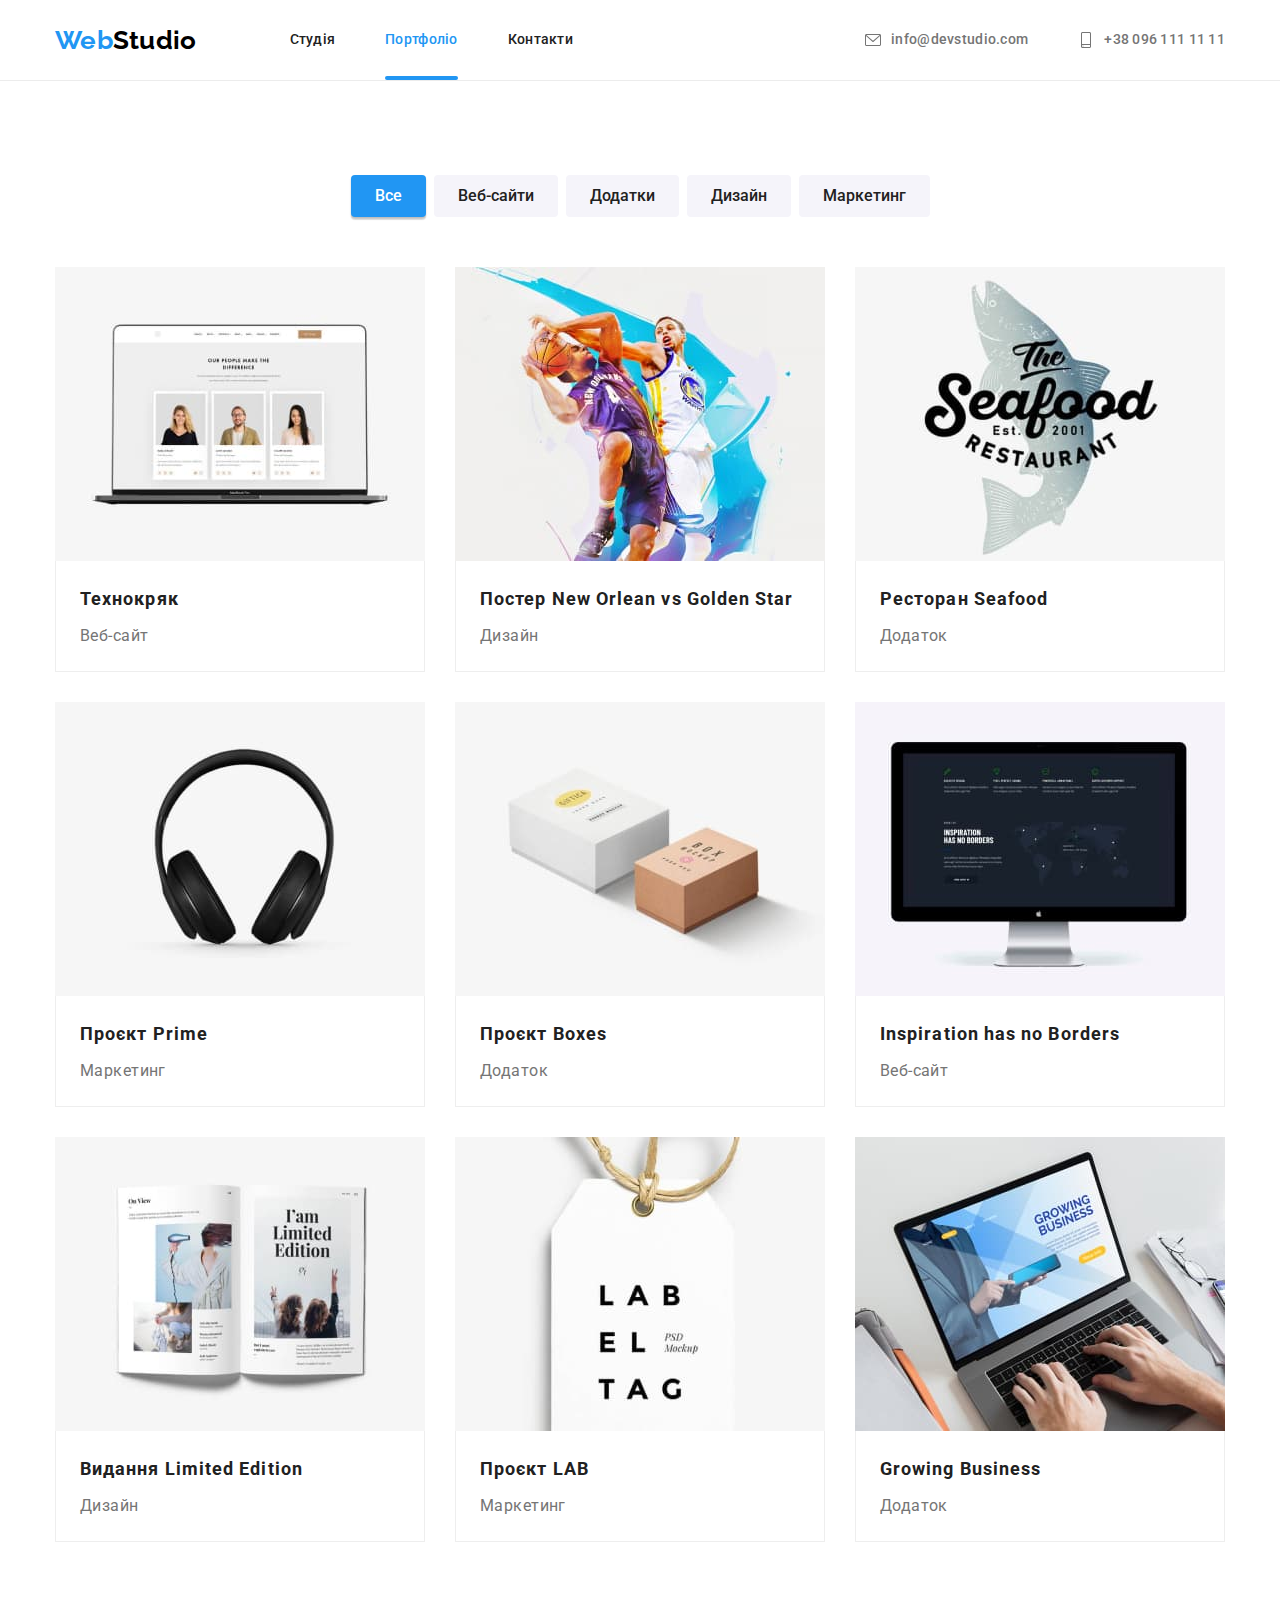
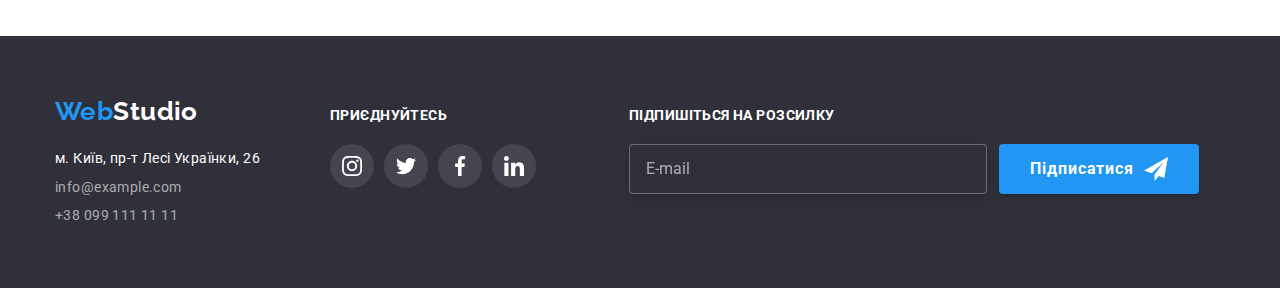
==== portfolio.html @ 45a68ddc "Copy" ====
<!DOCTYPE html>
<html lang="en">
<head>
    <meta charset="UTF-8">
    <meta http-equiv="X-UA-Compatible" content="IE=edge">
    <meta name="viewport" content="width=device-width, initial-scale=1.0">
    <title>Портфолио</title>
    <link href="https://fonts.googleapis.com/css2?family=Raleway:wght@700&family=Roboto:wght@400;500;700;900&display=swap"
        rel="stylesheet">
    <link rel="stylesheet" href="https://cdnjs.cloudflare.com/ajax/libs/modern-normalize/1.1.0/modern-normalize.min.css">
    <link rel="stylesheet" href="./css/styles.css">
</head>
<body>
    <!--Хедер-->
    <header class="header">
        <div class="container flex-head">
            <a href="./" lang="en" class="logo-header"><span class="logo-item">Web</span>Studio</a>
            <nav class="site-nav">
                <ul class="nav list">
                    <li class="item"><a href="./" class="site-navigation-link">Студія</a></li>
                    <li class="item"><a href="./portfolio.html" class="site-navigation-link accent">Портфоліо</a></li>
                    <li class="item"><a href="" class="site-navigation-link">Контакти</a></li>
                </ul>
            </nav>
            <ul class="contact-nav list">
                <li class="item">
                    <a href="mailto:info@devstudio.com" class="contacts">
                        <svg class="contact-icon" width="16" height="16">
                            <use href="./images/sprite.svg#icon-envelope"></use>
                        </svg>
                        <span>info@devstudio.com</span>
                    </a>
                </li>
                <li class="item">
                    <a href="tel:+380961111111" class="contacts">
                        <svg class="contact-icon" width="16" height="16">
                            <use href="./images/sprite.svg#icon-smartphone"></use>
                        </svg>
                        <span>+38 096 111 11 11</span>
                    </a>
                </li>
            </ul>
        </div>
    </header>
    <!--Контент-->
    <main>
       <section class="portfolio-content">
           <div class="container">
            <ul class="filters list">
                <li class="item"><button type="button" class="filter-button current">Все</button></li>
                <li class="item"><button type="button" class="filter-button">Веб-сайти</button></li>
                <li class="item"><button type="button" class="filter-button">Додатки</button></li>
                <li class="item"><button type="button" class="filter-button">Дизайн</button></li>
                <li class="item"><button type="button" class="filter-button">Маркетинг</button></li>
            </ul>
            <ul class="projects list">
                <li class="projects-box">
                    <a href="" class="projects-link">
                        <div class="project-pict">
                            <img src="./images/project-1.jpg" width="370" alt="Проект 1">
                            <div class="project-discr">
                                <p>Технокряк це сучасний майданчик поширення коронавірусу. Компанії використовують цю платформу для цифрового шпигунства та
                                атак на захищені сервери конкурентів.</p>
                            </div>
                        </div>
                        <div class="projects-description">
                            <h2 class="project-title">Технокряк</h2>
                            <p>Веб-сайт</p>
                        </div>   
                    </a>
                    
                </li>
                <li class="projects-box">
                    <a href="" class="projects-link">
                        <div class="project-pict">
                            <img src="./images/project-2.jpg" width="370" alt="Проект 2">
                            <div class="project-discr">
                                <p>Lorem ipsum dolor sit amet consectetur adipisicing elit. Laboriosam ea, aliquid enim veritatis sapiente expedita pariatur ullam et amet.</p>
                            </div>
                        </div>
                        <div class="projects-description">
                            <h2 class="project-title">Постер New Orlean vs Golden Star</h2>
                            <p>Дизайн</p>
                        </div>
                    </a>
                </li>
                <li class="projects-box">
                    <a href="" class="projects-link">
                        <div class="project-pict">
                            <img src="./images/project-3.jpg" width="370" alt="Проект 3">
                            <div class="project-discr">
                                <p>Lorem ipsum dolor sit amet consectetur adipisicing elit. Laboriosam ea, aliquid enim veritatis sapiente expedita pariatur ullam et amet.</p>
                            </div>
                        </div>
                        <div class="projects-description">
                            <h2 class="project-title">Ресторан Seafood</h2>
                            <p>Додаток</p>
                        </div>
                    </a>
                </li>
                <li class="projects-box">
                    <a href="" class="projects-link">
                        <div class="project-pict">
                            <img src="./images/project-4.jpg" width="370" alt="Проект 4">
                            <div class="project-discr">
                                <p>Lorem ipsum dolor sit amet consectetur adipisicing elit. Laboriosam ea, aliquid enim veritatis sapiente expedita pariatur ullam et amet.</p>
                            </div>
                        </div>
                        <div class="projects-description">
                            <h2 class="project-title">Проєкт Prime</h2>
                            <p>Маркетинг</p>
                        </div>
                    </a>
                </li>
                <li class="projects-box">
                    <a href="" class="projects-link">
                        <div class="project-pict">
                            <img src="./images/project-5.jpg" width="370" alt="Проект 5">
                            <div class="project-discr">
                                <p>Lorem ipsum dolor sit amet consectetur adipisicing elit. Laboriosam ea, aliquid enim veritatis sapiente expedita pariatur ullam et amet.</p>
                            </div>
                        </div>
                        <div class="projects-description">
                            <h2 class="project-title">Проєкт Boxes</h2>
                            <p>Додаток</p>
                        </div>
                    </a>
                </li>
                <li class="projects-box">
                    <a href="" class="projects-link">
                        <div class="project-pict">
                            <img src="./images/project-6.jpg" width="370" alt="Проект 6">
                            <div class="project-discr">
                                <p>Lorem ipsum dolor sit amet consectetur adipisicing elit. Laboriosam ea, aliquid enim veritatis sapiente expedita pariatur ullam et amet.</p>
                            </div>
                        </div>
                        <div class="projects-description">
                            <h2 class="project-title">Inspiration has no Borders</h2>
                            <p>Веб-сайт</p>
                        </div>
                    </a>
                </li>
                <li class="projects-box">
                    <a href="" class="projects-link">
                        <div class="project-pict">
                            <img src="./images/project-7.jpg" width="370" alt="Проект 7">
                            <div class="project-discr">
                                <p>Lorem ipsum dolor sit amet consectetur adipisicing elit. Laboriosam ea, aliquid enim veritatis sapiente expedita pariatur ullam et amet.</p>
                            </div>
                        </div>
                        <div class="projects-description">
                            <h2 class="project-title">Видання Limited Edition</h2>
                            <p>Дизайн</p>
                        </div>
                    </a>
                </li>
                <li class="projects-box">
                    <a href="" class="projects-link">
                        <div class="project-pict">
                            <img src="./images/project-8.jpg" width="370" alt="Проект 8">
                            <div class="project-discr">
                                <p>Lorem ipsum dolor sit amet consectetur adipisicing elit. Laboriosam ea, aliquid enim veritatis sapiente expedita pariatur ullam et amet.</p>
                            </div>
                        </div>
                        <div class="projects-description">
                            <h2 class="project-title">Проєкт LAB</h2>
                            <p>Маркетинг</p>
                        </div>
                    </a>
                </li>
                <li class="projects-box">
                    <a href="" class="projects-link">
                        <div class="project-pict">
                            <img src="./images/project-9.jpg" width="370" alt="Проект 9">
                            <div class="project-discr">
                                <p>Lorem ipsum dolor sit amet consectetur adipisicing elit. Laboriosam ea, aliquid enim veritatis sapiente expedita pariatur ullam et amet.</p>
                            </div>
                        </div>
                        <div class="projects-description">
                            <h2 class="project-title">Growing Business</h2>
                            <p>Додаток</p>
                        </div>
                    </a>
                </li>
            </ul>
           </div>
       </section> 
    </main>
    <!--Футер-->
    <footer class="footer">
        <div class="container">
    
            <div>
                <a href="./" lang="en" class="logo-footer"><span class="logo-item">Web</span>Studio</a>
                <address class="address">
                    м. Київ, пр-т Лесі Українки, 26
                    <a href="mailto:info@example.com" class="address-link">info@example.com</a>
                    <a href="tel:+380991111111" class="address-link">+38 099 111 11 11</a>
                </address>
            </div>
            <div class="social">
                <h3 class="social-links-title">приєднуйтесь</h3>
                <ul class="social-links list">
                    <li class="item">
                        <a href="">
                            <svg width="20" height="20">
                                <use href="./images/sprite.svg#icon-instagram"></use>
                            </svg>
                        </a>
                    </li>
                    <li class="item">
                        <a href="">
                            <svg width="20" height="20">
                                <use href="./images/sprite.svg#icon-twitter"></use>
                            </svg>
                        </a>
                    </li>
                    <li class="item">
                        <a href="">
                            <svg width="20" height="20">
                                <use href="./images/sprite.svg#icon-facebook"></use>
                            </svg>
                        </a>
                    </li>
                    <li class="item">
                        <a href="">
                            <svg width="20" height="20">
                                <use href="./images/sprite.svg#icon-linkedin"></use>
                            </svg>
                        </a>
                    </li>
                </ul>
            </div>
            <form class="subscription-form">
                <h3 class="subscription-title">підпишіться на розсилку</h3>
                <div class="sub-input">
                    <input type="email" name="subscription-mail" id="sub-mail" placeholder="E-mail">
                    <button type="submit">
                        Підписатися
                        <svg class="icon-send" width="24" height="24">
                            <use href="./images/icons.svg#icon-send"></use>
                        </svg>
                    </button>
                </div>
            </form>
    
        </div>
    </footer>
</body>
</html>
---- css/styles.css ----
:root {
  --primary-text-color: #757575;
  --title-text-colot: #212121;
  --accent-color: #2196f3;
  --address-link-color: rgba(255, 255, 255, 0.6);
  --primary-bg-color: #2f303a;
  --secondary-bg-color: #f5f4fa;
  --body-color: #ffffff;
}

html {
  box-sizing: border-box;
}

*,
*::before,
*::after {
  box-sizing: inherit;
}

body {
  background-color: var(--body-color);
  color: var(--primary-text-color);
  font-family: 'roboto', sans-serif;
  font-style: normal;
  font-weight: normal;
  font-size: 14px;
  line-height: 1.71;
  letter-spacing: 0.03em;
}

h1,
h2,
h3,
h4,
h5,
h6,
p {
  margin: 0;
}

.list {
  margin: 0;
  list-style: none;
  padding: 0;
}

.container {
  width: 1200px;
  padding: 0 15px;
  margin: 0 auto;
}

/* Хедер */

.header {
  border-bottom: 1px solid #ececec;

  font-weight: 500;
  font-size: 14px;
  line-height: 1.14;
  letter-spacing: 0.02em;
}

.flex-head {
  display: flex;
  align-items: center;
}

.logo-header {
  color: #000000;
  text-decoration: none;
  font-family: 'Raleway', sans-serif;
  font-weight: 700;
  font-size: 26px;
  line-height: 1.19;
}

.logo-item {
  color: var(--accent-color);
}
/* Навігація */

.site-nav {
  margin-left: 93px;
}

.site-nav .list {
  display: flex;
}

.nav .item:not(:last-child) {
  margin-right: 50px;
}
.nav .item {
  position: relative;
}

.site-navigation-link {
  display: block;
  padding-top: 32px;
  padding-bottom: 32px;

  text-decoration: none;
  color: var(--title-text-colot);

  transition: color 250ms cubic-bezier(0.4, 0, 0.2, 1);
}

.nav .site-navigation-link::after {
  content: '';
  position: absolute;
  bottom: 0;
  left: 0;

  transform: scaleX(0);

  width: 100%;
  height: 4px;
  border-radius: 2px;
  background-color: var(--accent-color);

  transition: transform 250ms cubic-bezier(0.4, 0, 0.2, 1);
}

.nav .site-navigation-link:hover::after {
  transform: scaleX(100%);
}

.accent,
.site-navigation-link:hover,
.site-navigation-link:focus {
  color: var(--accent-color);
}

.site-navigation-link.accent::after {
  content: '';
  position: absolute;
  bottom: 0;
  left: 0;

  transform: scaleX(100%);

  width: 100%;
  height: 4px;
  border-radius: 2px;
  background-color: var(--accent-color);
}

/* Контакти */
.contact-nav {
  display: flex;
  margin-left: auto;
}

.contact-nav .item:not(:last-child) {
  margin-right: 50px;
}

.contacts {
  display: flex;
  align-items: center;
  padding-top: 32px;
  padding-bottom: 32px;

  text-decoration: none;
  color: var(--primary-text-color);
  fill: var(--primary-text-color);

  transition: color 250ms cubic-bezier(0.4, 0, 0.2, 1),
  fill 250ms cubic-bezier(0.4, 0, 0.2, 1);
}

.contacts:hover,
.contacts:focus,
.address-link:hover,
.address-link:focus {
  color: var(--accent-color);
  fill: var(--accent-color);
}

.contact-icon {
  margin-right: 10px;
}

/* Main */
.hero {
  background-color: var(--primary-bg-color);
  background-image: linear-gradient(to right, rgba(47, 48, 58, 0.4), rgba(47, 48, 58, 0.4)),
    url(../images/bg_hero_img.jpg);
  background-repeat: no-repeat;
  background-position: center;
  margin-right: auto;
  margin-left: auto;
  max-width: 1600px;
  height: 600px;
  padding: 200px 0;
  text-align: center;
}

.hero .title {
  max-width: 696px;
  margin: 0 auto 30px;

  color: var(--body-color);
  font-weight: 900;
  font-size: 44px;
  line-height: 1.36;
  letter-spacing: 0.06em;
  text-transform: uppercase;
}

.hero-button {
  background-color: var(--accent-color);
  margin: 0 auto;
  box-shadow: 0px 4px 4px rgba(0, 0, 0, 0.15);
  border-radius: 4px;
  padding: 10px 32px;
  border-width: 0px;

  color: var(--body-color);
  cursor: pointer;
  font-weight: 700;
  font-size: 16px;
  line-height: 1.86;
  letter-spacing: 0.06em;

  transition: background-color 250ms cubic-bezier(0.4, 0, 0.2, 1);
}

.hero-button:hover,
.hero-button:focus {
  background-color: #188ce8;
}

.specifics-list,
.activity-list,
.team-list,
.regular-customers-list {
  display: flex;
}

.hidden-title {
  position: absolute;
  width: 1px;
  height: 1px;
  overflow: hidden;
  clip: rect(0 0 0 0);
}

.specifics-list .item {
  width: calc((100% - 90px) / 4);
}

.specifics-list .item:not(:last-child) {
  margin-right: 30px;
}

.specifics-logo {
  display: flex;
  justify-content: center;
  align-items: center;
  height: 120px;
  background-color: var(--secondary-bg-color);
  border-radius: 4px;
  margin-bottom: 30px;
  background-repeat: no-repeat;
  background-position: center;
}

.title-specifics,
.social-links-title,
.subscription-title {
  margin-bottom: 10px;

  font-weight: 700;
  font-size: 14px;
  line-height: 1.14;
  color: var(--title-text-colot);
  text-transform: uppercase;
}

.title-activity,
.team-title,
.regular-customers-title {
  margin-bottom: 50px;

  font-weight: 700;
  font-size: 36px;
  line-height: 1.17;
  text-align: center;
  color: var(--title-text-colot);
}

.specifics {
  padding-top: 94px;
}

.team,
.activity,
.regular-customers {
  padding: 94px 0;
}

.activity-list .item {
  position: relative;
  width: calc((100% - 60px) / 3);
}

.activity-list .item:not(:last-child) {
  margin-right: 30px;
}

.item .label {
  display: flex;
  align-items: center;
  justify-content: center;

  position: absolute;
  left: 0;
  bottom: 0;
  width: 100%;
  height: 70px;

  background-color: rgba(47, 48, 58, 0.8);;

  text-transform: uppercase;
  color: #ffffff;
  font-weight: 700;
  line-height: 1.14;
  text-align: center;

}

/* Наша команда */
.team-bg {
  background-color: var(--secondary-bg-color);
}

.team-member {
  width: calc((100% - 90px) / 4);
  background-color: var(--body-color);
  box-shadow: 0px 1px 3px rgba(0, 0, 0, 0.12), 0px 1px 1px rgba(0, 0, 0, 0.14),
    0px 2px 1px rgba(0, 0, 0, 0.2);
  border-radius: 0px 0px 4px 4px;

  font-weight: 400;
  font-size: 16px;
  line-height: 1.19;
  text-align: center;
}

.team-member:not(:last-child) {
  margin-right: 30px;
}

.member-discr {
  padding-top: 30px;
  padding-bottom: 16px;
}

.team-member-title {
  margin-bottom: 10px;

  color: var(--title-text-colot);
  font-weight: 500;
  font-size: 16px;
}

.member-social-links {
 justify-content: center;
 padding-bottom: 30px;

}

.member-social-links a {
  display: flex;
  justify-content: center;
  align-items: center;
  width: 44px;
  height: 44px;
  border-radius: 50%;
  fill: #AFB1B8;

  transition: fill 250ms cubic-bezier(0.4, 0, 0.2, 1),
  background-color 250ms cubic-bezier(0.4, 0, 0.2, 1);
}

.member-social-links a:hover,
.member-social-links a:focus {
  background-color: #2196f3;
  fill: #ffffff;
}

/* Постійні клієнти */
.regular-customers-list .item {
  width: calc((100%-150px) / 6);
}

.item .box {
  display: flex;
  justify-content: center;
  align-items: center;
  height: 92px;
  border: 1px solid #afb1b8;
  border-radius: 4px;
  fill: #afb1b8;

  transition: fill 250ms cubic-bezier(0.4, 0, 0.2, 1),
  border 250ms cubic-bezier(0.4, 0, 0.2, 1);
}

.item .box:hover,
.item .box:focus {
  border: 1px solid #2196f3;
  fill: #2196f3;
}

.regular-customers-list .item:not(:last-child) {
  margin-right: 30px;
}

/* Футер */
.footer {
  padding: 60px 0;
  background-color: var(--primary-bg-color);

  color: var(--body-color);
}

.footer .container {
  display: flex;
}

.logo-footer {
  display: inline-block;
  margin-bottom: 20px;

  color: #ffffff;
  text-decoration: none;
  font-family: 'Raleway', sans-serif;
  font-weight: 700;
  font-size: 26px;
  line-height: 1.19;
}

.address {
  font-style: normal;
}

.address-link {
  display: block;
  margin-top: 5px;

  text-decoration: none;
  color: var(--address-link-color);

  transition: color 250ms cubic-bezier(0.4, 0, 0.2, 1);
}

.social {
  margin-left: 70px;
}

.social-links-title,
.subscription-title {
  margin-top: 12px;
  margin-bottom: 20px;

  color: #ffffff;
}

.member-social-links,
.social-links {
  display: flex;
}

.member-social-links .item:not(:last-child),
.social-links .item:not(:last-child) {
  margin-right: 10px;
}

.social a {
  display: flex;
  justify-content: center;
  align-items: center;
  width: 44px;
  height: 44px;
  border-radius: 50%;
  background-color: rgba(255, 255, 255, 0.1);
  fill: #ffffff;

  transition: background-color 250ms cubic-bezier(0.4, 0, 0.2, 1);
}

.social a:hover,
.social a:focus {
  background-color: var(--accent-color)
}

.subscription-form {
  margin-left: 93px;
}

.sub-input {
  display: flex;
}

.sub-input input {
  width: 358px;
  height: 50px;
  padding: 15px 16px;
  border: 1px solid rgba(255, 255, 255, 0.3);
  filter: drop-shadow(0px 4px 4px rgba(0, 0, 0, 0.15));
  border-radius: 4px;
  background-color: var(--primary-bg-color);
  outline: none;

  font-size: 16px;
  line-height: 1.25;
  color: rgba(255, 255, 255, 0.6);

  transition: border-color 250ms cubic-bezier(0.4, 0, 0.2, 1);
}

.sub-input input:focus {
  border-color: var(--accent-color);
}

.sub-input input::placeholder {
 
  font-size: 16px;
  line-height: 1.25;
  color: rgba(255, 255, 255, 0.6);
}

.sub-input button {
  width: 200px;
  padding: 10px 0px;
  margin-left: 12px;
}

.icon-send {
  margin-left: 10px;
}


/* Модальне вікно */

.backdrop {
  position: fixed;
  left: 0;
  top: 0;
  width: 100%;
  height: 100%;
  opacity: 1;

  background-color: rgba(0, 0, 0, 0.5);

  transition: opacity 250ms cubic-bezier(0.4, 0, 0.2, 1);
}

.modal {
  position: absolute;
  left: 50%;
  top: 50%;
  transform: translate(-50%, -50%) scale(1);

  width: 528px;
  /* height: 581px; */
  background-color: #FFFFFF;
  box-shadow: 0px 1px 3px rgba(0, 0, 0, 0.12),
    0px 1px 1px rgba(0, 0, 0, 0.14),
    0px 2px 1px rgba(0, 0, 0, 0.2);
  border-radius: 4px;

  transition: transform 250ms cubic-bezier(0.4, 0, 0.2, 1);
}

.is-hidden {
  opacity: 0;
  pointer-events: none;
  
}

.backdrop.is-hidden .modal {
  transform: translate(-50%, -50%) scale(0.5);
}

.close-button {
  position: absolute;
  top: 8px;
  right: 8px;
  overflow: hidden;

  width: 30px;
  height: 30px;
  border-radius: 50%;
}

.close-modal {
  border: 0;
  padding: 0;
  background-color: #fff;
  cursor: pointer;

  fill: #000000;

  transition: fill 250ms cubic-bezier(0.4, 0, 0.2, 1);
}

.close-modal:hover,
.close-modal:focus {
  fill: var(--accent-color);
}

.modal-form {
  display: flex;
  flex-direction: column;
  padding: 40px;
}

.modal-form b {
  margin-bottom: 12px;
  
  font-size: 20px;
  line-height: 1.15;
  text-align: center;
  
  color: var(--title-text-colot);
}

.modal-form .comment-area {
  resize: none;
  padding: 12px 16px;
  border: 1px solid rgba(33, 33, 33, 0.2);
  border-radius: 4px;
  background-color: #fff;
  color: var(--primary-text-color);
  font-size: 16px;
  outline: none;

  transition: border-color 250ms cubic-bezier(0.4, 0, 0.2, 1);
}

.comment-area:focus {
  border-color: var(--accent-color);
}

.user-name label,
.user-email label,
.phone-number label,
.comment label {
  margin-bottom: 4px;
}

.form-input {
  height: 40px;
  padding-left: 42px;
  border: 1px solid rgba(33, 33, 33, 0.2);
  border-radius: 4px;
  outline: none;
  font-size: 16px;
  color: var(--primary-text-color);

  transition: border-color 250ms cubic-bezier(0.4, 0, 0.2, 1);
}


.form-input:focus {
  border-color: var(--accent-color);
}

.form-input:focus + .form-icon {
  fill: var(--accent-color);
}

/* .user-name:focus-within,
.phone-number:focus-within,
.user-email:focus-within {
  fill: var(--accent-color);
} */

.user-name,
.phone-number,
.user-email,
.comment {
  position: relative;
  display: flex;
  flex-direction: column;
  margin-bottom: 10px;

  font-size: 12px;
  line-height: 1.18;
  letter-spacing: 0.01em;
}

.form-icon {
  position: absolute;
  left: 12px;
  bottom: 11px;

  fill: #000000;
  
  transition: fill 250ms cubic-bezier(0.4, 0, 0.2, 1);
}

.comment {
  margin-bottom: 20px;
}

.comment textarea::placeholder {
  letter-spacing: 0.01em;
  
  color: rgba(117, 117, 117, 0.5);
}

.license {
  position: relative;
  display: flex;
  align-items: center;
  justify-content: center;
  margin-bottom: 30px;
}

.checkbox-hidden {
  position: absolute;
  width: 1px;
  height: 1px;
  overflow: hidden;
  clip: rect(0 0 0 0);
}

.checkbox {
  /* position: absolute;
  top: 50%;
  left: 0; */

  width: 16px;
  height: 15px;
  margin-right: 8px;

  border: 2px solid #212121;
  border-radius: 3px;
}


.checkbox-hidden:checked + .checkbox {
 background-image: url(../images/icon-check.svg);
 background-size: contain;
/* background-repeat: no-repeat;
background-position: 0 0; */
 background-origin: border-box;
 background-color: var(--accent-color);
 border-color: transparent;
}

.license a { 
  margin-left: 4px;
  color: var(--accent-color);
}

.sub-input button,
.modal-form button[type="submit"] {
  display: flex;
  align-items: center;
  justify-content: center;
  width: 200px;
  height: 50px;
  
  background-color: var(--accent-color);
  box-shadow: 0px 4px 4px rgba(0, 0, 0, 0.15);
  border-radius: 4px;
  border: none;

  font-weight: 700;
  font-size: 16px;
  line-height: 1.88;
  letter-spacing: 0.06em;
  color: #ffffff;

  transition: background-color 250ms cubic-bezier(0.4, 0, 0.2, 1);
}

.modal-form button[type="submit"] {
  margin-right: auto;
  margin-left: auto;

}

.sub-input button:hover,
.sub-input button:focus,
.modal-form button[type="submit"]:hover,
.modal-form button[type="submit"]:focus {
  background: #188CE8;
}

/* Портфоліо */

.portfolio-content {
  padding: 94px 0;
}

.filters {
  display: flex;
  justify-content: center;
  margin-bottom: 50px;
}

.filters .item:not(:first-child) {
  margin-left: 8px;
}

.filter-button {
  background-color: var(--secondary-bg-color);
  border-radius: 4px;
  border-color: transparent;
  padding: 6px 22px;

  font-family: roboto;
  color: var(--title-text-colot);
  font-weight: 500;
  font-size: 16px;
  line-height: 1.62;
  text-align: center;
  cursor: pointer;

  transition: color 250ms cubic-bezier(0.4, 0, 0.2, 1),
  background-color 250ms cubic-bezier(0.4, 0, 0.2, 1),
  box-shadow 250ms cubic-bezier(0.4, 0, 0.2, 1);
}

.filter-button:hover,
.filter-button:focus {
  background-color: var(--accent-color);
  color: #ffffff;
  box-shadow: 0px 3px 1px rgba(0, 0, 0, 0.1), 0px 1px 2px rgba(0, 0, 0, 0.08),
    0px 2px 2px rgba(0, 0, 0, 0.12);
}

.filter-button.current {
  background-color: var(--accent-color);
  color: #ffffff;
  box-shadow: 0px 3px 1px rgba(0, 0, 0, 0.1),
  0px 1px 2px rgba(0, 0, 0, 0.08),
  0px 2px 2px rgba(0, 0, 0, 0.12);
}

.projects {
  display: flex;
  flex-wrap: wrap;

  font-weight: 400;
  font-size: 16px;
  line-height: 1.87;
}

.projects-box {
  width: calc((100% - 60px) / 3);
  margin-bottom: 30px;

  transition: box-shadow 250ms cubic-bezier(0.4, 0, 0.2, 1);
}

.projects-box:not(:nth-child(3n)) {
  margin-right: 30px;
}

.projects-box:nth-last-child(-n + 3) {
  margin-bottom: 0;
}

img {
  display: block;
}

.project-pict {
  position: relative;
  overflow: hidden;
}

.project-discr {
  position: absolute;
  left: 0;
  top: 100%;

  width: 100%;
  height: 100%;
  padding: 63px 24px;
  background-color: rgba(33, 150, 243, 0.9);

  color: #ffffff;
  font-size: 18px;
  line-height: 1.56;

  transition-property: transform;
  transition-timing-function: cubic-bezier(0.4, 0, 0.2, 1);
  transition-duration: 250ms;
}

.projects-box:focus .project-discr,
.projects-box:hover .project-discr {
  transform: translateY(-100%);
}

.projects-description {
  padding: 20px 24px;
  border-bottom: 1px solid #eeeeee;
  border-left: 1px solid #eeeeee;
  border-right: 1px solid #eeeeee;
}

.project-title {
  margin-bottom: 4px;

  color: var(--title-text-colot);
  font-weight: 700;
  font-size: 18px;
  line-height: 2;
  letter-spacing: 0.06em;
}

.projects-link {
  text-decoration: none;
  color: var(--primary-text-color);
}

.projects-box:hover,
.projects-box:focus {
  box-shadow: 0px 1px 1px rgba(0, 0, 0, 0.12), 0px 4px 4px rgba(0, 0, 0, 0.06),
    1px 4px 6px rgba(0, 0, 0, 0.16);
}
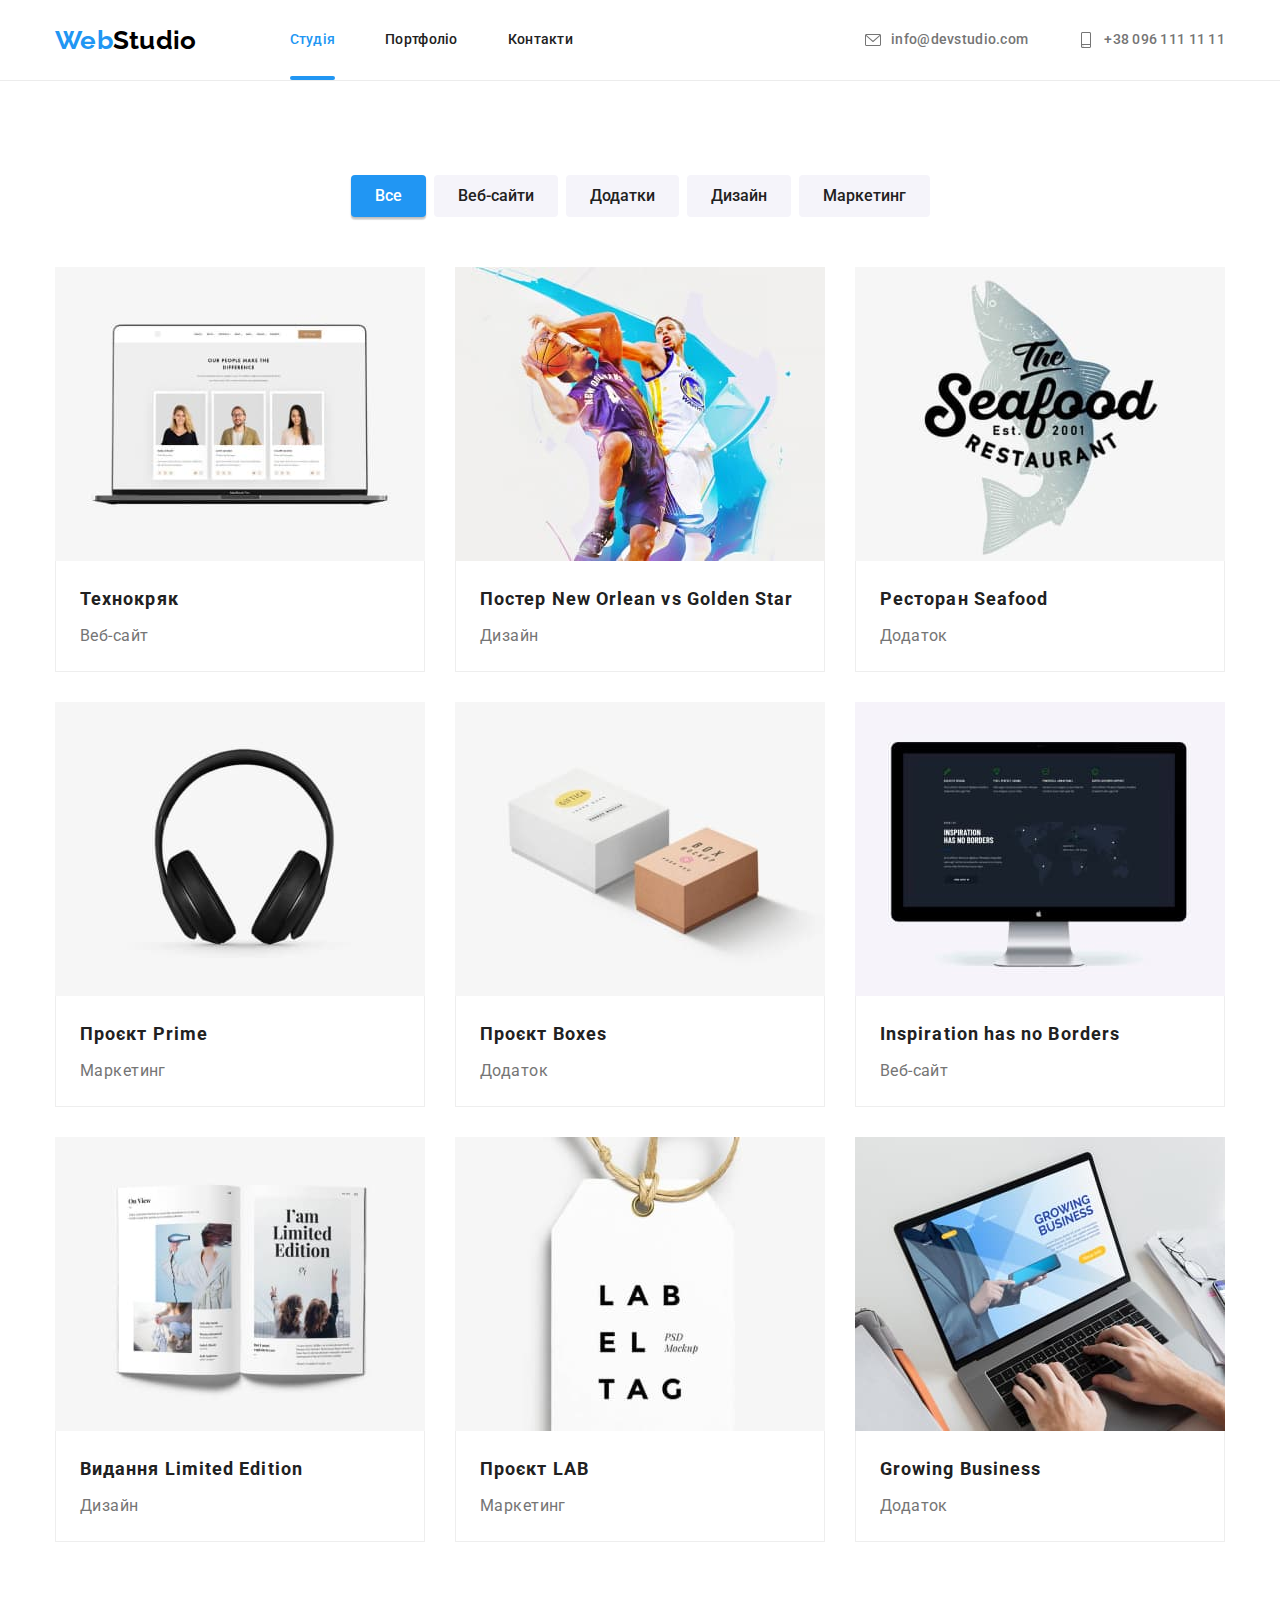
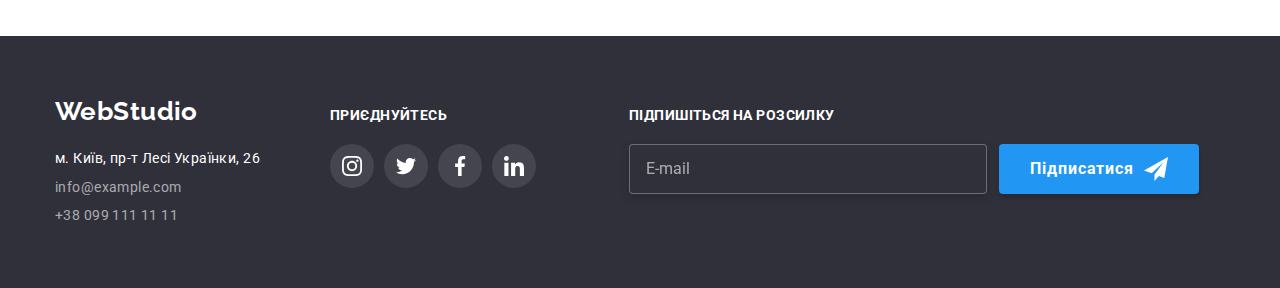
==== commit 3d86238b: "bem" ====
--- a/portfolio.html
+++ b/portfolio.html
@@ -14,26 +14,26 @@
     <!--Хедер-->
     <header class="header">
         <div class="container flex-head">
-            <a href="./" lang="en" class="logo-header"><span class="logo-item">Web</span>Studio</a>
+            <a href="./" lang="en" class="flex-head__logo-header"><span class="flex-head__logo-item">Web</span>Studio</a>
             <nav class="site-nav">
-                <ul class="nav list">
-                    <li class="item"><a href="./" class="site-navigation-link">Студія</a></li>
-                    <li class="item"><a href="./portfolio.html" class="site-navigation-link accent">Портфоліо</a></li>
-                    <li class="item"><a href="" class="site-navigation-link">Контакти</a></li>
+                <ul class="site-nav__list list">
+                    <li class="site-nav__item"><a href="./" class="site-nav__link site-nav__link--accent">Студія</a></li>
+                    <li class="site-nav__item"><a href="./portfolio.html" class="site-nav__link">Портфоліо</a></li>
+                    <li class="site-nav__item"><a href="" class="site-nav__link">Контакти</a></li>
                 </ul>
             </nav>
             <ul class="contact-nav list">
-                <li class="item">
-                    <a href="mailto:info@devstudio.com" class="contacts">
-                        <svg class="contact-icon" width="16" height="16">
+                <li class="contact-nav__item">
+                    <a href="mailto:info@devstudio.com" class="contact-nav__link">
+                        <svg class="contact-nav__icon" width="16" height="16">
                             <use href="./images/sprite.svg#icon-envelope"></use>
                         </svg>
                         <span>info@devstudio.com</span>
                     </a>
                 </li>
-                <li class="item">
-                    <a href="tel:+380961111111" class="contacts">
-                        <svg class="contact-icon" width="16" height="16">
+                <li class="contact-nav__item">
+                    <a href="tel:+380961111111" class="contact-nav__link">
+                        <svg class="contact-nav__icon" width="16" height="16">
                             <use href="./images/sprite.svg#icon-smartphone"></use>
                         </svg>
                         <span>+38 096 111 11 11</span>
--- a/css/styles.css
+++ b/css/styles.css
@@ -67,7 +67,7 @@
   align-items: center;
 }
 
-.logo-header {
+.flex-head__logo-header {
   color: #000000;
   text-decoration: none;
   font-family: 'Raleway', sans-serif;
@@ -76,7 +76,7 @@
   line-height: 1.19;
 }
 
-.logo-item {
+.flex-head__logo-item {
   color: var(--accent-color);
 }
 /* Навігація */
@@ -85,18 +85,18 @@
   margin-left: 93px;
 }
 
-.site-nav .list {
-  display: flex;
-}
-
-.nav .item:not(:last-child) {
+.site-nav__list {
+  display: flex;
+}
+
+.site-nav__item:not(:last-child) {
   margin-right: 50px;
 }
-.nav .item {
+.site-nav__item {
   position: relative;
 }
 
-.site-navigation-link {
+.site-nav__link {
   display: block;
   padding-top: 32px;
   padding-bottom: 32px;
@@ -107,7 +107,7 @@
   transition: color 250ms cubic-bezier(0.4, 0, 0.2, 1);
 }
 
-.nav .site-navigation-link::after {
+.site-nav__link::after {
   content: '';
   position: absolute;
   bottom: 0;
@@ -123,17 +123,17 @@
   transition: transform 250ms cubic-bezier(0.4, 0, 0.2, 1);
 }
 
-.nav .site-navigation-link:hover::after {
+.site-nav__link:hover::after {
   transform: scaleX(100%);
 }
 
-.accent,
-.site-navigation-link:hover,
-.site-navigation-link:focus {
+.site-nav__link--accent,
+.site-nav__link:hover,
+.site-nav__link:focus {
   color: var(--accent-color);
 }
 
-.site-navigation-link.accent::after {
+.site-nav__link--accent::after {
   content: '';
   position: absolute;
   bottom: 0;
@@ -153,11 +153,11 @@
   margin-left: auto;
 }
 
-.contact-nav .item:not(:last-child) {
+.contact-nav__item:not(:last-child) {
   margin-right: 50px;
 }
 
-.contacts {
+.contact-nav__link {
   display: flex;
   align-items: center;
   padding-top: 32px;
@@ -171,15 +171,15 @@
   fill 250ms cubic-bezier(0.4, 0, 0.2, 1);
 }
 
-.contacts:hover,
-.contacts:focus,
+.contact-nav__link:hover,
+.contact-nav__link:focus,
 .address-link:hover,
 .address-link:focus {
   color: var(--accent-color);
   fill: var(--accent-color);
 }
 
-.contact-icon {
+.contact-nav__icon {
   margin-right: 10px;
 }
 
@@ -198,7 +198,7 @@
   text-align: center;
 }
 
-.hero .title {
+.hero__title {
   max-width: 696px;
   margin: 0 auto 30px;
 
@@ -210,7 +210,7 @@
   text-transform: uppercase;
 }
 
-.hero-button {
+.hero__button {
   background-color: var(--accent-color);
   margin: 0 auto;
   box-shadow: 0px 4px 4px rgba(0, 0, 0, 0.15);
@@ -228,19 +228,23 @@
   transition: background-color 250ms cubic-bezier(0.4, 0, 0.2, 1);
 }
 
-.hero-button:hover,
-.hero-button:focus {
+.hero__button:hover,
+.hero__button:focus {
   background-color: #188ce8;
 }
 
-.specifics-list,
-.activity-list,
-.team-list,
+.specifics {
+  padding-top: 94px;
+}
+
+.specifics__list,
+.activity__list,
+.team__list,
 .regular-customers-list {
   display: flex;
 }
 
-.hidden-title {
+.specifics__hidden-title {
   position: absolute;
   width: 1px;
   height: 1px;
@@ -248,15 +252,15 @@
   clip: rect(0 0 0 0);
 }
 
-.specifics-list .item {
+.specifics__item {
   width: calc((100% - 90px) / 4);
 }
 
-.specifics-list .item:not(:last-child) {
+.specifics__item:not(:last-child) {
   margin-right: 30px;
 }
 
-.specifics-logo {
+.specifics__logo {
   display: flex;
   justify-content: center;
   align-items: center;
@@ -268,7 +272,7 @@
   background-position: center;
 }
 
-.title-specifics,
+.specifics__title,
 .social-links-title,
 .subscription-title {
   margin-bottom: 10px;
@@ -280,8 +284,8 @@
   text-transform: uppercase;
 }
 
-.title-activity,
-.team-title,
+.activity__title,
+.team__title,
 .regular-customers-title {
   margin-bottom: 50px;
 
@@ -292,9 +296,7 @@
   color: var(--title-text-colot);
 }
 
-.specifics {
-  padding-top: 94px;
-}
+
 
 .team,
 .activity,
@@ -302,16 +304,16 @@
   padding: 94px 0;
 }
 
-.activity-list .item {
+.activity__item {
   position: relative;
   width: calc((100% - 60px) / 3);
 }
 
-.activity-list .item:not(:last-child) {
+.activity__item:not(:last-child) {
   margin-right: 30px;
 }
 
-.item .label {
+.activity__label {
   display: flex;
   align-items: center;
   justify-content: center;
@@ -354,12 +356,12 @@
   margin-right: 30px;
 }
 
-.member-discr {
+.team-member__discr {
   padding-top: 30px;
   padding-bottom: 16px;
 }
 
-.team-member-title {
+.team-member__title {
   margin-bottom: 10px;
 
   color: var(--title-text-colot);
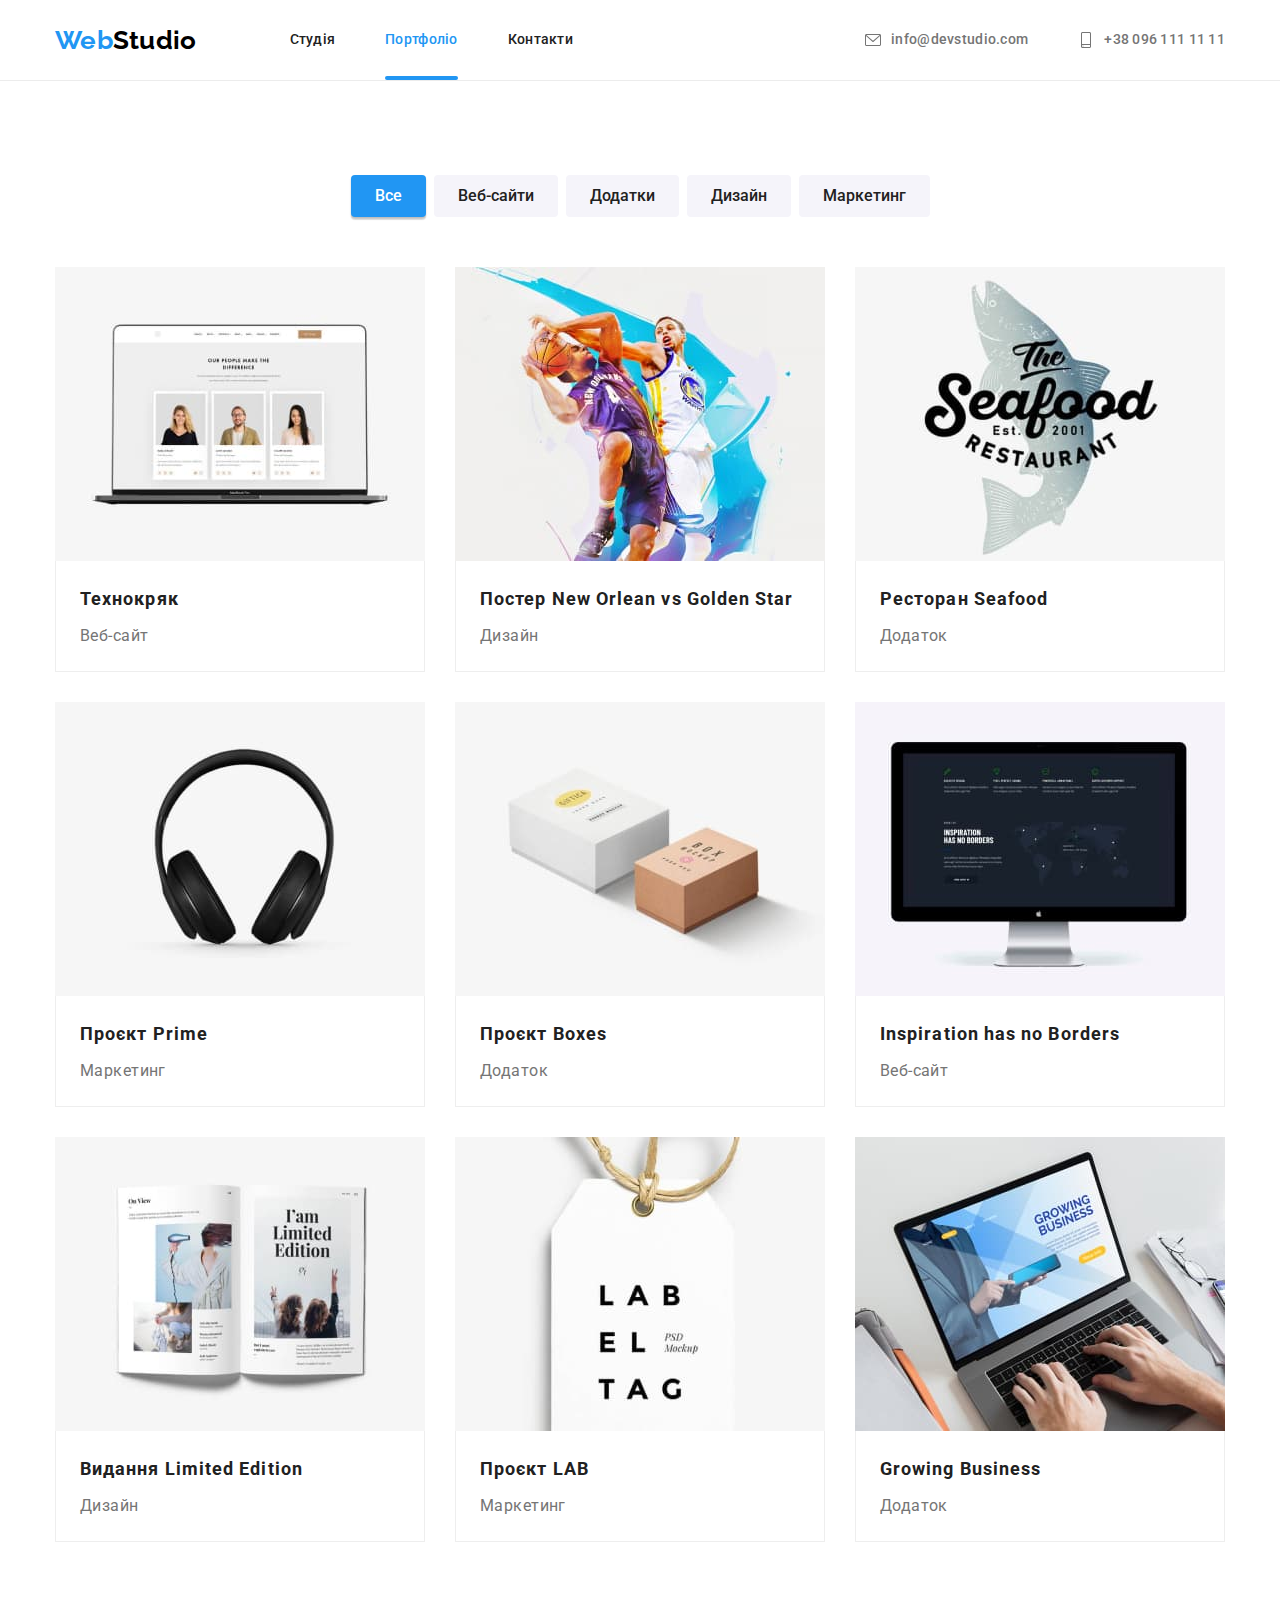
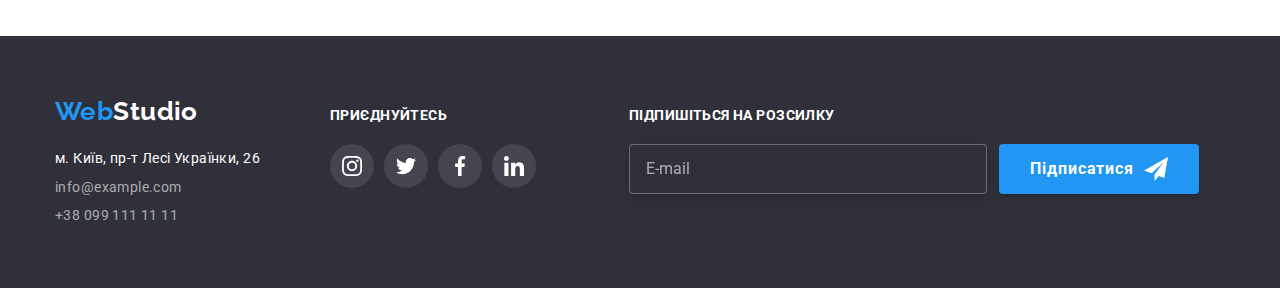
==== commit ba5d512d: "Створив файли препроцесора" ====
--- a/portfolio.html
+++ b/portfolio.html
@@ -7,8 +7,7 @@
     <title>Портфолио</title>
     <link href="https://fonts.googleapis.com/css2?family=Raleway:wght@700&family=Roboto:wght@400;500;700;900&display=swap"
         rel="stylesheet">
-    <link rel="stylesheet" href="https://cdnjs.cloudflare.com/ajax/libs/modern-normalize/1.1.0/modern-normalize.min.css">
-    <link rel="stylesheet" href="./css/styles.css">
+    <link rel="stylesheet" href="./css/main.min.css">
 </head>
 <body>
     <!--Хедер-->
@@ -17,8 +16,8 @@
             <a href="./" lang="en" class="flex-head__logo-header"><span class="flex-head__logo-item">Web</span>Studio</a>
             <nav class="site-nav">
                 <ul class="site-nav__list list">
-                    <li class="site-nav__item"><a href="./" class="site-nav__link site-nav__link--accent">Студія</a></li>
-                    <li class="site-nav__item"><a href="./portfolio.html" class="site-nav__link">Портфоліо</a></li>
+                    <li class="site-nav__item"><a href="./" class="site-nav__link ">Студія</a></li>
+                    <li class="site-nav__item"><a href="./portfolio.html" class="site-nav__link site-nav__link--accent">Портфоліо</a></li>
                     <li class="site-nav__item"><a href="" class="site-nav__link">Контакти</a></li>
                 </ul>
             </nav>
@@ -191,38 +190,38 @@
         <div class="container">
     
             <div>
-                <a href="./" lang="en" class="logo-footer"><span class="logo-item">Web</span>Studio</a>
+                <a href="./" lang="en" class="footer__logo"><span class="footer__logo-item">Web</span>Studio</a>
                 <address class="address">
                     м. Київ, пр-т Лесі Українки, 26
-                    <a href="mailto:info@example.com" class="address-link">info@example.com</a>
-                    <a href="tel:+380991111111" class="address-link">+38 099 111 11 11</a>
+                    <a href="mailto:info@example.com" class="address__link">info@example.com</a>
+                    <a href="tel:+380991111111" class="address__link">+38 099 111 11 11</a>
                 </address>
             </div>
             <div class="social">
-                <h3 class="social-links-title">приєднуйтесь</h3>
-                <ul class="social-links list">
-                    <li class="item">
+                <h3 class="social__title">приєднуйтесь</h3>
+                <ul class="social__list list">
+                    <li class="social__item">
                         <a href="">
                             <svg width="20" height="20">
                                 <use href="./images/sprite.svg#icon-instagram"></use>
                             </svg>
                         </a>
                     </li>
-                    <li class="item">
+                    <li class="social__item">
                         <a href="">
                             <svg width="20" height="20">
                                 <use href="./images/sprite.svg#icon-twitter"></use>
                             </svg>
                         </a>
                     </li>
-                    <li class="item">
+                    <li class="social__item">
                         <a href="">
                             <svg width="20" height="20">
                                 <use href="./images/sprite.svg#icon-facebook"></use>
                             </svg>
                         </a>
                     </li>
-                    <li class="item">
+                    <li class="social__item">
                         <a href="">
                             <svg width="20" height="20">
                                 <use href="./images/sprite.svg#icon-linkedin"></use>
@@ -231,13 +230,13 @@
                     </li>
                 </ul>
             </div>
-            <form class="subscription-form">
-                <h3 class="subscription-title">підпишіться на розсилку</h3>
-                <div class="sub-input">
+            <form class="subscription">
+                <h3 class="subscription__title">підпишіться на розсилку</h3>
+                <div class="subscription__input">
                     <input type="email" name="subscription-mail" id="sub-mail" placeholder="E-mail">
                     <button type="submit">
                         Підписатися
-                        <svg class="icon-send" width="24" height="24">
+                        <svg class="subscription__icon" width="24" height="24">
                             <use href="./images/icons.svg#icon-send"></use>
                         </svg>
                     </button>
--- a/css/main.min.css
+++ b/css/main.min.css
@@ -0,0 +1,7 @@
+/*! modern-normalize v1.1.0 | MIT License | https://github.com/sindresorhus/modern-normalize */*,::before,::after{-webkit-box-sizing:border-box;box-sizing:border-box}html{line-height:1.15;-webkit-text-size-adjust:100%;-moz-tab-size:4;-o-tab-size:4;tab-size:4}body{margin:0;font-family:system-ui,-apple-system,"Segoe UI",Roboto,Helvetica,Arial,sans-serif,"Apple Color Emoji","Segoe UI Emoji"}hr{height:0;color:inherit}abbr[title]{-webkit-text-decoration:underline dotted;text-decoration:underline dotted}b,strong{font-weight:bolder}code,kbd,samp,pre{font-family:ui-monospace,+ SFMono-Regular,+ Consolas,+ 'Liberation Mono',+ Menlo,+ monospace;font-size:1em}small{font-size:80%}sub,sup{font-size:75%;line-height:0;position:relative;vertical-align:baseline}sub{bottom:-0.25em}sup{top:-0.5em}table{text-indent:0;border-color:inherit}button,input,optgroup,select,textarea{font-family:inherit;font-size:100%;line-height:1.15;margin:0}button,select{text-transform:none}button,[type='button'],[type='reset'],[type='submit']{-webkit-appearance:button}::-moz-focus-inner{border-style:none;padding:0}:-moz-focusring{outline:1px dotted ButtonText}:-moz-ui-invalid{box-shadow:none}legend{padding:0}progress{vertical-align:baseline}::-webkit-inner-spin-button,::-webkit-outer-spin-button{height:auto}[type='search']{-webkit-appearance:textfield;outline-offset:-2px}::-webkit-search-decoration{-webkit-appearance:none}::-webkit-file-upload-button{-webkit-appearance:button;font:inherit}summary{display:list-item}html{-webkit-box-sizing:border-box;box-sizing:border-box}*,*::before,*::after{-webkit-box-sizing:inherit;box-sizing:inherit}body{background-color:#fff;color:#757575;font-family:"roboto",sans-serif;font-style:normal;font-weight:normal;font-size:14px;line-height:1.71;letter-spacing:0.03em}h1,h2,h3,h4,h5,h6,p{margin:0}.list{margin:0;list-style:none;padding:0}.container{width:1200px;padding:0 15px;margin:0 auto}.portfolio-content{padding:94px 0}.header{border-bottom:1px solid #ececec;font-weight:500;font-size:14px;line-height:1.14;letter-spacing:0.02em}.flex-head{display:-webkit-box;display:-ms-flexbox;display:flex;-webkit-box-align:center;-ms-flex-align:center;align-items:center}.flex-head__logo-header{color:#000;text-decoration:none;font-family:"Raleway",sans-serif;font-weight:700;font-size:26px;line-height:1.19}.flex-head__logo-item{color:#2196f3}.site-nav{margin-left:93px}.site-nav__list{display:-webkit-box;display:-ms-flexbox;display:flex}.site-nav__item{position:relative}.site-nav__item:not(:last-child){margin-right:50px}.site-nav__link{display:block;padding-top:32px;padding-bottom:32px;text-decoration:none;color:#212121;-webkit-transition:color 250ms cubic-bezier(0.4, 0, 0.2, 1);transition:color 250ms cubic-bezier(0.4, 0, 0.2, 1)}.site-nav__link::after{content:'';position:absolute;bottom:0;left:0;-webkit-transform:scaleX(0);transform:scaleX(0);width:100%;height:4px;border-radius:2px;background-color:#2196f3;-webkit-transition:-webkit-transform 250ms cubic-bezier(0.4, 0, 0.2, 1);transition:-webkit-transform 250ms cubic-bezier(0.4, 0, 0.2, 1);transition:transform 250ms cubic-bezier(0.4, 0, 0.2, 1);transition:transform 250ms cubic-bezier(0.4, 0, 0.2, 1), -webkit-transform 250ms cubic-bezier(0.4, 0, 0.2, 1)}.site-nav__link:hover::after{-webkit-transform:scaleX(100%);transform:scaleX(100%)}.site-nav__link:hover,.site-nav__link:focus{color:#2196f3}.site-nav__link--accent{color:#2196f3}.site-nav__link--accent::after{content:'';position:absolute;bottom:0;left:0;-webkit-transform:scaleX(100%);transform:scaleX(100%);width:100%;height:4px;border-radius:2px;background-color:#2196f3}.contact-nav{display:-webkit-box;display:-ms-flexbox;display:flex;margin-left:auto}.contact-nav__item:not(:last-child){margin-right:50px}.contact-nav__link{display:-webkit-box;display:-ms-flexbox;display:flex;-webkit-box-align:center;-ms-flex-align:center;align-items:center;padding-top:32px;padding-bottom:32px;text-decoration:none;color:#757575;fill:#757575;-webkit-transition:color 250ms cubic-bezier(0.4, 0, 0.2, 1),fill 250ms cubic-bezier(0.4, 0, 0.2, 1);transition:color 250ms cubic-bezier(0.4, 0, 0.2, 1),fill 250ms cubic-bezier(0.4, 0, 0.2, 1)}.contact-nav__link:hover,.contact-nav__link:focus{color:#2196f3;fill:#2196f3}.contact-nav__icon{margin-right:10px}.hero{background-color:#2f303a;background-image:-webkit-gradient(linear, left top, right top, from(rgba(47,48,58,0.4)), to(rgba(47,48,58,0.4))),url(../images/bg_hero_img.jpg);background-image:linear-gradient(to right, rgba(47,48,58,0.4), rgba(47,48,58,0.4)),url(../images/bg_hero_img.jpg);background-repeat:no-repeat;background-position:center;margin-right:auto;margin-left:auto;max-width:1600px;height:600px;padding:200px 0;text-align:center}.hero__title{max-width:696px;margin:0 auto 30px;color:#fff;font-weight:900;font-size:44px;line-height:1.36;letter-spacing:0.06em;text-transform:uppercase}.hero__button{background-color:#2196f3;margin:0 auto;-webkit-box-shadow:0px 4px 4px rgba(0,0,0,0.15);box-shadow:0px 4px 4px rgba(0,0,0,0.15);border-radius:4px;padding:10px 32px;border-width:0px;color:#fff;cursor:pointer;font-weight:700;font-size:16px;line-height:1.86;letter-spacing:0.06em;-webkit-transition:background-color 250ms cubic-bezier(0.4, 0, 0.2, 1);transition:background-color 250ms cubic-bezier(0.4, 0, 0.2, 1)}.hero__button:hover,.hero__button:focus{background-color:#188ce8}.specifics{padding-top:94px}.specifics__list{display:-webkit-box;display:-ms-flexbox;display:flex}.specifics__hidden-title{position:absolute;width:1px;height:1px;overflow:hidden;clip:rect(0 0 0 0)}.specifics__item{width:calc((100% - 90px) / 4)}.specifics__item:not(:last-child){margin-right:30px}.specifics__logo{display:-webkit-box;display:-ms-flexbox;display:flex;-webkit-box-pack:center;-ms-flex-pack:center;justify-content:center;-webkit-box-align:center;-ms-flex-align:center;align-items:center;height:120px;background-color:#f5f4fa;border-radius:4px;margin-bottom:30px;background-repeat:no-repeat;background-position:center}.specifics__title{margin-bottom:10px;font-weight:700;font-size:14px;line-height:1.14;color:#212121;text-transform:uppercase}.activity__list{display:-webkit-box;display:-ms-flexbox;display:flex}.activity__title{margin-bottom:50px;font-weight:700;font-size:36px;line-height:1.17;text-align:center;color:#212121}.activity{padding:94px 0}.activity__item{position:relative;width:calc((100% - 60px) / 3)}.activity__item:not(:last-child){margin-right:30px}.activity__label{display:-webkit-box;display:-ms-flexbox;display:flex;-webkit-box-align:center;-ms-flex-align:center;align-items:center;-webkit-box-pack:center;-ms-flex-pack:center;justify-content:center;position:absolute;left:0;bottom:0;width:100%;height:70px;background-color:rgba(47,48,58,0.8);text-transform:uppercase;color:#fff;font-weight:700;line-height:1.14;text-align:center}.team{padding:94px 0}.team-bg{background-color:#f5f4fa}.team__title{margin-bottom:50px;font-weight:700;font-size:36px;line-height:1.17;text-align:center;color:#212121}.team__list{display:-webkit-box;display:-ms-flexbox;display:flex}.team-member{width:calc((100% - 90px) / 4);background-color:#fff;-webkit-box-shadow:0px 1px 3px rgba(0,0,0,0.12),0px 1px 1px rgba(0,0,0,0.14),0px 2px 1px rgba(0,0,0,0.2);box-shadow:0px 1px 3px rgba(0,0,0,0.12),0px 1px 1px rgba(0,0,0,0.14),0px 2px 1px rgba(0,0,0,0.2);border-radius:0px 0px 4px 4px;font-weight:400;font-size:16px;line-height:1.19;text-align:center}.team-member:not(:last-child){margin-right:30px}.team-member__discr{padding-top:30px;padding-bottom:16px}.team-member__title{margin-bottom:10px;color:#212121;font-weight:500;font-size:16px}.member-social-links{display:-webkit-box;display:-ms-flexbox;display:flex;-webkit-box-pack:center;-ms-flex-pack:center;justify-content:center;padding-bottom:30px}.member-social-links a{display:-webkit-box;display:-ms-flexbox;display:flex;-webkit-box-pack:center;-ms-flex-pack:center;justify-content:center;-webkit-box-align:center;-ms-flex-align:center;align-items:center;width:44px;height:44px;border-radius:50%;fill:#AFB1B8;-webkit-transition:fill 250ms cubic-bezier(0.4, 0, 0.2, 1),background-color 250ms cubic-bezier(0.4, 0, 0.2, 1);transition:fill 250ms cubic-bezier(0.4, 0, 0.2, 1),background-color 250ms cubic-bezier(0.4, 0, 0.2, 1)}.member-social-links a:hover,.member-social-links a:focus{background-color:#2196f3;fill:#fff}.member-social-links__item:not(:last-child){margin-right:10px}.regular-customers{padding:94px 0}.regular-customers__title{margin-bottom:50px;font-weight:700;font-size:36px;line-height:1.17;text-align:center;color:#212121}.regular-customers__list{display:-webkit-box;display:-ms-flexbox;display:flex}.regular-customers__item{width:calc((100%-150px) / 6)}.regular-customers__item:not(:last-child){margin-right:30px}.regular-customers__link{display:-webkit-box;display:-ms-flexbox;display:flex;-webkit-box-pack:center;-ms-flex-pack:center;justify-content:center;-webkit-box-align:center;-ms-flex-align:center;align-items:center;height:92px;border:1px solid #AFB1B8;border-radius:4px;fill:#AFB1B8;-webkit-transition:fill 250ms cubic-bezier(0.4, 0, 0.2, 1),border 250ms cubic-bezier(0.4, 0, 0.2, 1);transition:fill 250ms cubic-bezier(0.4, 0, 0.2, 1),border 250ms cubic-bezier(0.4, 0, 0.2, 1)}.regular-customers__link:hover,.regular-customers__link:focus{border:1px solid #2196f3;fill:#2196f3}.footer{padding:60px 0;background-color:#2f303a;color:#fff}.footer .container{display:-webkit-box;display:-ms-flexbox;display:flex}.footer__logo{display:inline-block;margin-bottom:20px;color:#fff;text-decoration:none;font-family:"Raleway",sans-serif;font-weight:700;font-size:26px;line-height:1.19}.footer__logo-item{color:#2196f3}.address{font-style:normal}.address__link{display:block;margin-top:5px;text-decoration:none;color:rgba(255,255,255,0.6);-webkit-transition:color 250ms cubic-bezier(0.4, 0, 0.2, 1);transition:color 250ms cubic-bezier(0.4, 0, 0.2, 1)}.address__link:hover,.address__link:focus{color:#2196f3;fill:#2196f3}.social{margin-left:70px}.social__title,.subscription__title{margin-top:12px;margin-bottom:20px;color:#fff;font-weight:700;font-size:14px;line-height:1.14;text-transform:uppercase}.social__list{display:-webkit-box;display:-ms-flexbox;display:flex}.social__item:not(:last-child){margin-right:10px}.social a{display:-webkit-box;display:-ms-flexbox;display:flex;-webkit-box-pack:center;-ms-flex-pack:center;justify-content:center;-webkit-box-align:center;-ms-flex-align:center;align-items:center;width:44px;height:44px;border-radius:50%;background-color:rgba(255,255,255,0.1);fill:#fff;-webkit-transition:background-color 250ms cubic-bezier(0.4, 0, 0.2, 1);transition:background-color 250ms cubic-bezier(0.4, 0, 0.2, 1)}.social a:hover,.social a:focus{background-color:#2196f3}.subscription{margin-left:93px}.subscription__input{display:-webkit-box;display:-ms-flexbox;display:flex}.subscription__input input{width:358px;height:50px;padding:15px 16px;border:1px solid rgba(255,255,255,0.3);-webkit-filter:drop-shadow(0px 4px 4px rgba(0,0,0,0.15));filter:drop-shadow(0px 4px 4px rgba(0,0,0,0.15));border-radius:4px;background-color:#2f303a;outline:none;font-size:16px;line-height:1.25;color:rgba(255,255,255,0.6);-webkit-transition:border-color 250ms cubic-bezier(0.4, 0, 0.2, 1);transition:border-color 250ms cubic-bezier(0.4, 0, 0.2, 1)}.subscription__input input:focus{border-color:#2196f3}.subscription__input input::-webkit-input-placeholder{font-size:16px;line-height:1.25;color:rgba(255,255,255,0.6)}.subscription__input input:-ms-input-placeholder{font-size:16px;line-height:1.25;color:rgba(255,255,255,0.6)}.subscription__input input::-ms-input-placeholder{font-size:16px;line-height:1.25;color:rgba(255,255,255,0.6)}.subscription__input input::placeholder{font-size:16px;line-height:1.25;color:rgba(255,255,255,0.6)}.subscription__input button{padding:10px 0px;margin-left:12px;display:-webkit-box;display:-ms-flexbox;display:flex;-webkit-box-align:center;-ms-flex-align:center;align-items:center;-webkit-box-pack:center;-ms-flex-pack:center;justify-content:center;width:200px;height:50px;background-color:#2196f3;-webkit-box-shadow:0px 4px 4px rgba(0,0,0,0.15);box-shadow:0px 4px 4px rgba(0,0,0,0.15);border-radius:4px;border:none;font-weight:700;font-size:16px;line-height:1.88;letter-spacing:0.06em;color:#fff;-webkit-transition:background-color 250ms cubic-bezier(0.4, 0, 0.2, 1);transition:background-color 250ms cubic-bezier(0.4, 0, 0.2, 1)}.subscription__input button:hover,.subscription__input button:focus{background:#188ce8}.subscription__icon{margin-left:10px}.backdrop{position:fixed;left:0;top:0;width:100%;height:100%;opacity:1;background-color:rgba(0,0,0,0.5);-webkit-transition:opacity 250ms cubic-bezier(0.4, 0, 0.2, 1);transition:opacity 250ms cubic-bezier(0.4, 0, 0.2, 1)}.modal{position:absolute;left:50%;top:50%;-webkit-transform:translate(-50%, -50%) scale(1);transform:translate(-50%, -50%) scale(1);width:528px;background-color:#fff;-webkit-box-shadow:0px 1px 3px rgba(0,0,0,0.12),0px 1px 1px rgba(0,0,0,0.14),0px 2px 1px rgba(0,0,0,0.2);box-shadow:0px 1px 3px rgba(0,0,0,0.12),0px 1px 1px rgba(0,0,0,0.14),0px 2px 1px rgba(0,0,0,0.2);border-radius:4px;-webkit-transition:-webkit-transform 250ms cubic-bezier(0.4, 0, 0.2, 1);transition:-webkit-transform 250ms cubic-bezier(0.4, 0, 0.2, 1);transition:transform 250ms cubic-bezier(0.4, 0, 0.2, 1);transition:transform 250ms cubic-bezier(0.4, 0, 0.2, 1), -webkit-transform 250ms cubic-bezier(0.4, 0, 0.2, 1)}.is-hidden{opacity:0;pointer-events:none}.backdrop.is-hidden .modal{-webkit-transform:translate(-50%, -50%) scale(0.5);transform:translate(-50%, -50%) scale(0.5)}.close-button{position:absolute;top:8px;right:8px;overflow:hidden;width:30px;height:30px;border-radius:50%}.close-modal{border:0;padding:0;background-color:#fff;cursor:pointer;fill:#000;-webkit-transition:fill 250ms cubic-bezier(0.4, 0, 0.2, 1);transition:fill 250ms cubic-bezier(0.4, 0, 0.2, 1)}.close-modal:hover,.close-modal:focus{fill:#2196f3}.modal-form{display:-webkit-box;display:-ms-flexbox;display:flex;-webkit-box-orient:vertical;-webkit-box-direction:normal;-ms-flex-direction:column;flex-direction:column;padding:40px}.modal-form b{margin-bottom:12px;font-size:20px;line-height:1.15;text-align:center;color:#212121}.modal-form .comment-area{resize:none;padding:12px 16px;border:1px solid rgba(33,33,33,0.2);border-radius:4px;background-color:#fff;color:#757575;font-size:16px;outline:none;-webkit-transition:border-color 250ms cubic-bezier(0.4, 0, 0.2, 1);transition:border-color 250ms cubic-bezier(0.4, 0, 0.2, 1)}.modal-form .comment-area:focus{border-color:#2196f3}.user-name label,.user-email label,.phone-number label,.comment label{margin-bottom:4px}.form-input{height:40px;padding-left:42px;border:1px solid rgba(33,33,33,0.2);border-radius:4px;outline:none;font-size:16px;color:#757575;-webkit-transition:border-color 250ms cubic-bezier(0.4, 0, 0.2, 1);transition:border-color 250ms cubic-bezier(0.4, 0, 0.2, 1)}.form-input:focus{border-color:#2196f3}.form-input:focus+.form-icon{fill:#2196f3}.user-name,.phone-number,.user-email,.comment{position:relative;display:-webkit-box;display:-ms-flexbox;display:flex;-webkit-box-orient:vertical;-webkit-box-direction:normal;-ms-flex-direction:column;flex-direction:column;margin-bottom:10px;font-size:12px;line-height:1.18;letter-spacing:0.01em}.form-icon{position:absolute;left:12px;bottom:11px;fill:#000;-webkit-transition:fill 250ms cubic-bezier(0.4, 0, 0.2, 1);transition:fill 250ms cubic-bezier(0.4, 0, 0.2, 1)}.comment{margin-bottom:20px}.comment textarea::-webkit-input-placeholder{letter-spacing:0.01em;color:rgba(117,117,117,0.5)}.comment textarea:-ms-input-placeholder{letter-spacing:0.01em;color:rgba(117,117,117,0.5)}.comment textarea::-ms-input-placeholder{letter-spacing:0.01em;color:rgba(117,117,117,0.5)}.comment textarea::placeholder{letter-spacing:0.01em;color:rgba(117,117,117,0.5)}.license{position:relative;display:-webkit-box;display:-ms-flexbox;display:flex;-webkit-box-align:center;-ms-flex-align:center;align-items:center;-webkit-box-pack:center;-ms-flex-pack:center;justify-content:center;margin-bottom:30px}.checkbox-hidden{position:absolute;width:1px;height:1px;overflow:hidden;clip:rect(0 0 0 0)}.checkbox-hidden:checked+.checkbox{background-image:url(../images/icon-check.svg);background-size:contain;background-origin:border-box;background-color:#2196f3;border-color:transparent}.checkbox{width:16px;height:15px;margin-right:8px;border:2px solid #212121;border-radius:3px}.license a{margin-left:4px;color:#2196f3}.modal-form button[type="submit"]{display:-webkit-box;display:-ms-flexbox;display:flex;-webkit-box-align:center;-ms-flex-align:center;align-items:center;-webkit-box-pack:center;-ms-flex-pack:center;justify-content:center;width:200px;height:50px;margin-right:auto;margin-left:auto;background-color:#2196f3;-webkit-box-shadow:0px 4px 4px rgba(0,0,0,0.15);box-shadow:0px 4px 4px rgba(0,0,0,0.15);border-radius:4px;border:none;font-weight:700;font-size:16px;line-height:1.88;letter-spacing:0.06em;color:#fff;-webkit-transition:background-color 250ms cubic-bezier(0.4, 0, 0.2, 1);transition:background-color 250ms cubic-bezier(0.4, 0, 0.2, 1)}.modal-form button[type="submit"]:hover,.modal-form button[type="submit"]:focus{background:#188ce8}.filters{display:-webkit-box;display:-ms-flexbox;display:flex;-webkit-box-pack:center;-ms-flex-pack:center;justify-content:center;margin-bottom:50px}.filters .item:not(:first-child){margin-left:8px}.filter-button{background-color:#f5f4fa;border-radius:4px;border-color:transparent;padding:6px 22px;font-family:roboto;color:#212121;font-weight:500;font-size:16px;line-height:1.62;text-align:center;cursor:pointer;-webkit-transition:color 250ms cubic-bezier(0.4, 0, 0.2, 1),background-color 250ms cubic-bezier(0.4, 0, 0.2, 1),-webkit-box-shadow 250ms cubic-bezier(0.4, 0, 0.2, 1);transition:color 250ms cubic-bezier(0.4, 0, 0.2, 1),background-color 250ms cubic-bezier(0.4, 0, 0.2, 1),-webkit-box-shadow 250ms cubic-bezier(0.4, 0, 0.2, 1);transition:color 250ms cubic-bezier(0.4, 0, 0.2, 1),background-color 250ms cubic-bezier(0.4, 0, 0.2, 1),box-shadow 250ms cubic-bezier(0.4, 0, 0.2, 1);transition:color 250ms cubic-bezier(0.4, 0, 0.2, 1),background-color 250ms cubic-bezier(0.4, 0, 0.2, 1),box-shadow 250ms cubic-bezier(0.4, 0, 0.2, 1),-webkit-box-shadow 250ms cubic-bezier(0.4, 0, 0.2, 1)}.filter-button:hover,.filter-button:focus{background-color:#2196f3;color:#fff;-webkit-box-shadow:0px 3px 1px rgba(0,0,0,0.1),0px 1px 2px rgba(0,0,0,0.08),0px 2px 2px rgba(0,0,0,0.12);box-shadow:0px 3px 1px rgba(0,0,0,0.1),0px 1px 2px rgba(0,0,0,0.08),0px 2px 2px rgba(0,0,0,0.12)}.filter-button.current{background-color:#2196f3;color:#fff;-webkit-box-shadow:0px 3px 1px rgba(0,0,0,0.1),0px 1px 2px rgba(0,0,0,0.08),0px 2px 2px rgba(0,0,0,0.12);box-shadow:0px 3px 1px rgba(0,0,0,0.1),0px 1px 2px rgba(0,0,0,0.08),0px 2px 2px rgba(0,0,0,0.12)}.projects{display:-webkit-box;display:-ms-flexbox;display:flex;-ms-flex-wrap:wrap;flex-wrap:wrap;font-weight:400;font-size:16px;line-height:1.87}.project-discr{position:absolute;left:0;top:100%;width:100%;height:100%;padding:63px 24px;background-color:rgba(33,150,243,0.9);color:#fff;font-size:18px;line-height:1.56;-webkit-transition-property:-webkit-transform;transition-property:-webkit-transform;transition-property:transform;transition-property:transform, -webkit-transform;-webkit-transition-timing-function:cubic-bezier(0.4, 0, 0.2, 1);transition-timing-function:cubic-bezier(0.4, 0, 0.2, 1);-webkit-transition-duration:250ms;transition-duration:250ms}.projects-box{width:calc((100% - 60px) / 3);margin-bottom:30px;-webkit-transition:-webkit-box-shadow 250ms cubic-bezier(0.4, 0, 0.2, 1);transition:-webkit-box-shadow 250ms cubic-bezier(0.4, 0, 0.2, 1);transition:box-shadow 250ms cubic-bezier(0.4, 0, 0.2, 1);transition:box-shadow 250ms cubic-bezier(0.4, 0, 0.2, 1), -webkit-box-shadow 250ms cubic-bezier(0.4, 0, 0.2, 1)}.projects-box:not(:nth-child(3n)){margin-right:30px}.projects-box:nth-last-child(-n+3){margin-bottom:0}.projects-box:focus .project-discr,.projects-box:hover .project-discr{-webkit-transform:translateY(-100%);transform:translateY(-100%)}.projects-box:hover,.projects-box:focus{-webkit-box-shadow:0px 1px 1px rgba(0,0,0,0.12),0px 4px 4px rgba(0,0,0,0.06),1px 4px 6px rgba(0,0,0,0.16);box-shadow:0px 1px 1px rgba(0,0,0,0.12),0px 4px 4px rgba(0,0,0,0.06),1px 4px 6px rgba(0,0,0,0.16)}img{display:block}.project-pict{position:relative;overflow:hidden}.projects-description{padding:20px 24px;border-bottom:1px solid #eee;border-left:1px solid #eee;border-right:1px solid #eee}.project-title{margin-bottom:4px;color:#212121;font-weight:700;font-size:18px;line-height:2;letter-spacing:0.06em}.projects-link{text-decoration:none;color:#757575}
+/*# sourceMappingURL=main.min.css.map */